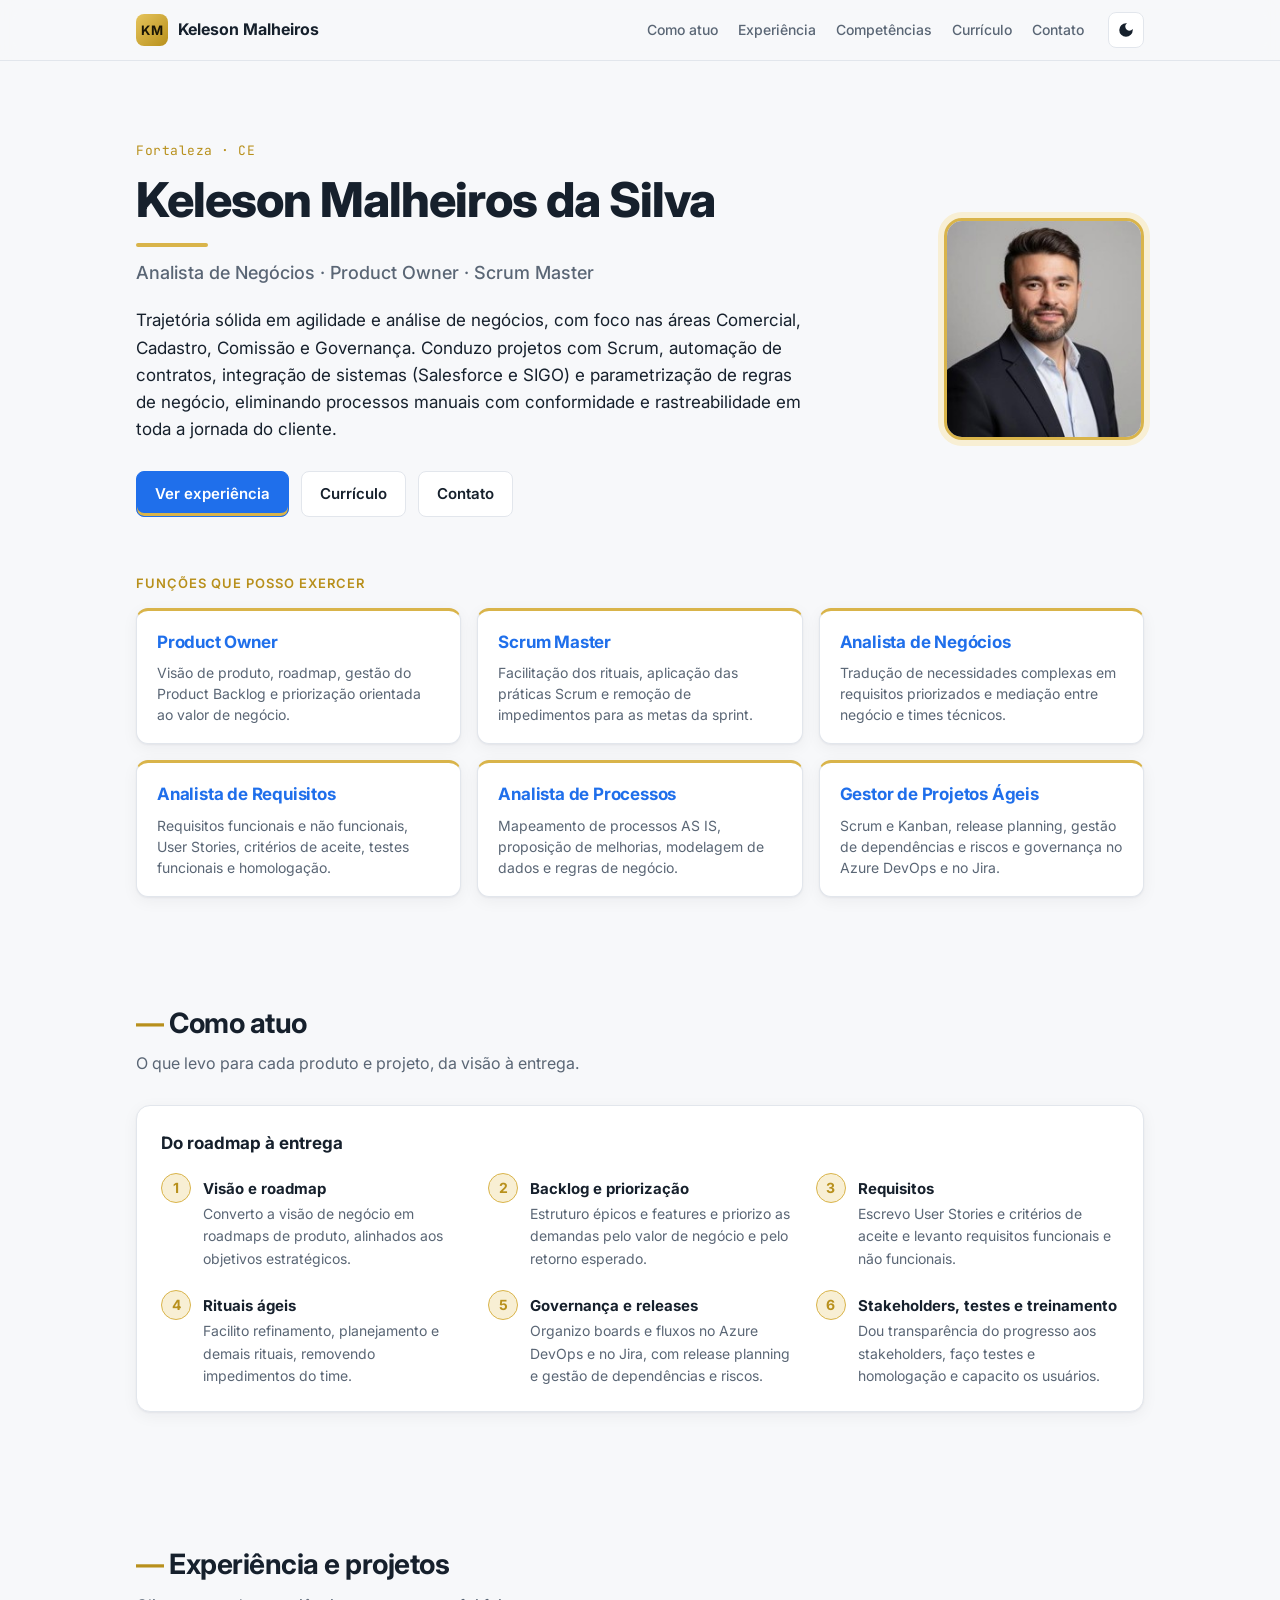
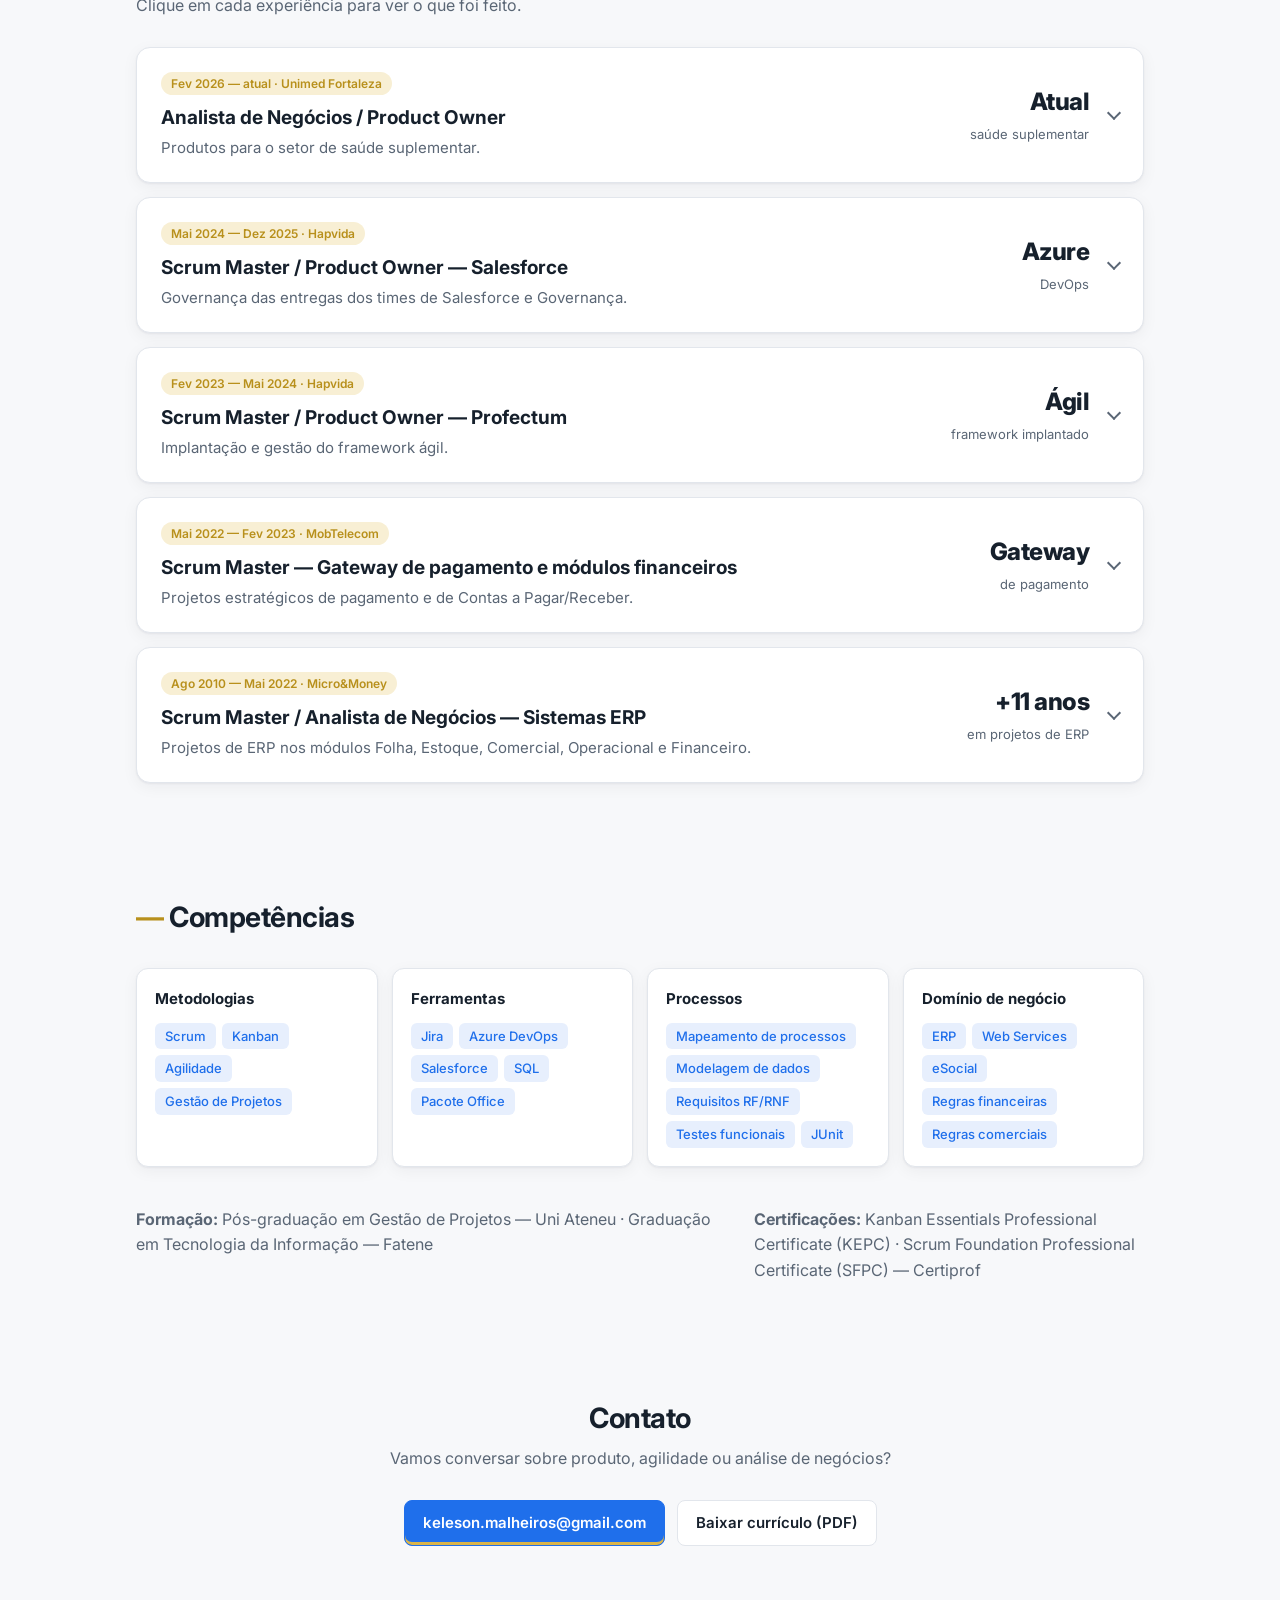
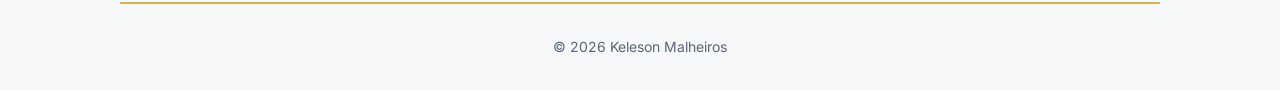
==== index.html @ b8075e21 "feat: portfólio de Keleson Malheiros com currículo e detalhes dourados Mesmo modelo do portfólio de " ====
<!doctype html>
<html lang="pt-BR">
<head>
<meta charset="utf-8">
<meta name="viewport" content="width=device-width, initial-scale=1">
<title>Keleson Malheiros — Portfólio</title>
<meta name="description" content="Portfólio de Keleson Malheiros da Silva: Analista de Negócios, Product Owner e Scrum Master.">
<link rel="preconnect" href="https://fonts.googleapis.com">
<link rel="preconnect" href="https://fonts.gstatic.com" crossorigin>
<link href="https://fonts.googleapis.com/css2?family=Inter:wght@400;500;600;700;800&family=JetBrains+Mono:wght@500&display=swap" rel="stylesheet">
<link rel="stylesheet" href="styles.css?v=1">
</head>
<body>

<header class="topbar">
  <div class="wrap topbar-inner">
    <a href="#inicio" class="brand"><span class="brand-mark">KM</span> Keleson Malheiros</a>
    <nav class="nav">
      <a href="#atuacao">Como atuo</a>
      <a href="#experiencia">Experiência</a>
      <a href="#competencias">Competências</a>
      <a href="curriculo.html">Currículo</a>
      <a href="#contato">Contato</a>
    </nav>
    <button class="theme-toggle" id="themeToggle" aria-label="Alternar tema claro/escuro">
      <svg viewBox="0 0 24 24" width="18" height="18" aria-hidden="true"><path fill="currentColor" d="M12 3a9 9 0 1 0 9 9c0-.46-.04-.92-.1-1.36a5.39 5.39 0 0 1-4.4 2.26 5.4 5.4 0 0 1-3.14-9.8c-.44-.06-.9-.1-1.36-.1Z"/></svg>
    </button>
  </div>
</header>

<main id="inicio">

  <section class="hero wrap">
    <div class="hero-grid">
      <div>
        <p class="eyebrow">Fortaleza · CE</p>
        <h1>Keleson Malheiros da Silva</h1>
        <p class="role">Analista de Negócios · Product Owner · Scrum Master</p>
        <p class="lead">
          Trajetória sólida em agilidade e análise de negócios, com foco nas áreas Comercial,
          Cadastro, Comissão e Governança. Conduzo projetos com Scrum, automação de contratos,
          integração de sistemas (Salesforce e SIGO) e parametrização de regras de negócio,
          eliminando processos manuais com conformidade e rastreabilidade em toda a jornada do cliente.
        </p>
        <div class="hero-actions">
          <a class="btn btn-primary" href="#experiencia">Ver experiência</a>
          <a class="btn" href="curriculo.html">Currículo</a>
          <a class="btn" href="#contato">Contato</a>
        </div>
      </div>
      <img class="hero-photo" src="foto.jpg" alt="Foto de Keleson Malheiros da Silva" width="214" height="238">
    </div>

    <p class="roles-label">Funções que posso exercer</p>
    <ul class="roles">
      <li>
        <h3>Product Owner</h3>
        <p>Visão de produto, roadmap, gestão do Product Backlog e priorização orientada ao valor de negócio.</p>
      </li>
      <li>
        <h3>Scrum Master</h3>
        <p>Facilitação dos rituais, aplicação das práticas Scrum e remoção de impedimentos para as metas da sprint.</p>
      </li>
      <li>
        <h3>Analista de Negócios</h3>
        <p>Tradução de necessidades complexas em requisitos priorizados e mediação entre negócio e times técnicos.</p>
      </li>
      <li>
        <h3>Analista de Requisitos</h3>
        <p>Requisitos funcionais e não funcionais, User Stories, critérios de aceite, testes funcionais e homologação.</p>
      </li>
      <li>
        <h3>Analista de Processos</h3>
        <p>Mapeamento de processos AS IS, proposição de melhorias, modelagem de dados e regras de negócio.</p>
      </li>
      <li>
        <h3>Gestor de Projetos Ágeis</h3>
        <p>Scrum e Kanban, release planning, gestão de dependências e riscos e governança no Azure DevOps e no Jira.</p>
      </li>
    </ul>
  </section>

  <section id="atuacao" class="section wrap">
    <div class="section-head">
      <h2>Como atuo</h2>
      <p>O que levo para cada produto e projeto, da visão à entrega.</p>
    </div>
    <div class="po-role">
      <h3>Do roadmap à entrega</h3>
      <ol class="po-steps">
        <li>
          <span class="po-num">1</span>
          <h4>Visão e roadmap</h4>
          <p>Converto a visão de negócio em roadmaps de produto, alinhados aos objetivos estratégicos.</p>
        </li>
        <li>
          <span class="po-num">2</span>
          <h4>Backlog e priorização</h4>
          <p>Estruturo épicos e features e priorizo as demandas pelo valor de negócio e pelo retorno esperado.</p>
        </li>
        <li>
          <span class="po-num">3</span>
          <h4>Requisitos</h4>
          <p>Escrevo User Stories e critérios de aceite e levanto requisitos funcionais e não funcionais.</p>
        </li>
        <li>
          <span class="po-num">4</span>
          <h4>Rituais ágeis</h4>
          <p>Facilito refinamento, planejamento e demais rituais, removendo impedimentos do time.</p>
        </li>
        <li>
          <span class="po-num">5</span>
          <h4>Governança e releases</h4>
          <p>Organizo boards e fluxos no Azure DevOps e no Jira, com release planning e gestão de dependências e riscos.</p>
        </li>
        <li>
          <span class="po-num">6</span>
          <h4>Stakeholders, testes e treinamento</h4>
          <p>Dou transparência do progresso aos stakeholders, faço testes e homologação e capacito os usuários.</p>
        </li>
      </ol>
    </div>
  </section>

  <section id="experiencia" class="section wrap">
    <div class="section-head">
      <h2>Experiência e projetos</h2>
      <p>Clique em cada experiência para ver o que foi feito.</p>
    </div>

    <div class="projects">

      <article class="project">
        <button class="project-head" aria-expanded="false">
          <div class="project-title">
            <span class="tag tag-po">Fev 2026 — atual · Unimed Fortaleza</span>
            <h3>Analista de Negócios / Product Owner</h3>
            <p>Produtos para o setor de saúde suplementar.</p>
          </div>
          <div class="project-metric"><strong>Atual</strong><span>saúde suplementar</span></div>
          <span class="chev" aria-hidden="true"></span>
        </button>
        <div class="project-body">
          <div class="cols">
            <div>
              <h4>Atuação</h4>
              <ul>
                <li>Refinamento de requisitos complexos, convertendo visões de negócio em roadmaps de produtos de alto impacto.</li>
                <li>Gestão do Product Backlog, priorizando demandas pelo valor de negócio e pelos objetivos estratégicos da cooperativa.</li>
                <li>User Stories e critérios de aceite, alinhando a expectativa dos stakeholders à entrega técnica.</li>
                <li>Facilitação dos rituais de refinamento e planejamento com os times de desenvolvimento.</li>
                <li>Mapeamento de processos AS IS e proposição de melhorias no fluxo operacional.</li>
              </ul>
            </div>
            <div>
              <h4>Práticas</h4>
              <ul class="stack"><li>Product Backlog</li><li>Roadmap</li><li>User Stories</li><li>Refinamento</li><li>Mapeamento AS IS</li></ul>
            </div>
          </div>
        </div>
      </article>

      <article class="project">
        <button class="project-head" aria-expanded="false">
          <div class="project-title">
            <span class="tag tag-po">Mai 2024 — Dez 2025 · Hapvida</span>
            <h3>Scrum Master / Product Owner — Salesforce</h3>
            <p>Governança das entregas dos times de Salesforce e Governança.</p>
          </div>
          <div class="project-metric"><strong>Azure</strong><span>DevOps</span></div>
          <span class="chev" aria-hidden="true"></span>
        </button>
        <div class="project-body">
          <div class="cols">
            <div>
              <h4>Atuação</h4>
              <ul>
                <li>Definição da visão de produto, roadmaps estratégicos e priorização do backlog orientada ao valor de negócio.</li>
                <li>Governança no Azure DevOps: estruturação de boards, gestão hierárquica de épicos e features e automação de fluxos de trabalho, com rastreabilidade de ponta a ponta.</li>
                <li>Release planning e gestão de riscos: orquestração de ciclos de entrega e de dependências entre os times de Salesforce e Governança.</li>
                <li>Mediação entre áreas de negócio e times técnicos, com transparência sobre o progresso do produto.</li>
              </ul>
            </div>
            <div>
              <h4>Práticas</h4>
              <ul class="stack"><li>Azure DevOps</li><li>Salesforce</li><li>Release planning</li><li>Gestão de riscos</li><li>Stakeholders</li></ul>
            </div>
          </div>
        </div>
      </article>

      <article class="project">
        <button class="project-head" aria-expanded="false">
          <div class="project-title">
            <span class="tag tag-po">Fev 2023 — Mai 2024 · Hapvida</span>
            <h3>Scrum Master / Product Owner — Profectum</h3>
            <p>Implantação e gestão do framework ágil.</p>
          </div>
          <div class="project-metric"><strong>Ágil</strong><span>framework implantado</span></div>
          <span class="chev" aria-hidden="true"></span>
        </button>
        <div class="project-body">
          <div class="cols">
            <div>
              <h4>Atuação</h4>
              <ul>
                <li>Implantação e gestão do framework ágil, com o Azure DevOps como plataforma central de governança e visibilidade dos projetos.</li>
                <li>Priorização e estruturação do backlog no Azure DevOps, sincronizando o desenvolvimento com o retorno esperado e a estratégia da empresa.</li>
                <li>Facilitação dos rituais de governança e mediação entre stakeholders e equipe técnica.</li>
              </ul>
            </div>
            <div>
              <h4>Práticas</h4>
              <ul class="stack"><li>Scrum</li><li>Azure DevOps</li><li>Backlog</li><li>Governança</li></ul>
            </div>
          </div>
        </div>
      </article>

      <article class="project">
        <button class="project-head" aria-expanded="false">
          <div class="project-title">
            <span class="tag tag-po">Mai 2022 — Fev 2023 · MobTelecom</span>
            <h3>Scrum Master — Gateway de pagamento e módulos financeiros</h3>
            <p>Projetos estratégicos de pagamento e de Contas a Pagar/Receber.</p>
          </div>
          <div class="project-metric"><strong>Gateway</strong><span>de pagamento</span></div>
          <span class="chev" aria-hidden="true"></span>
        </button>
        <div class="project-body">
          <div class="cols">
            <div>
              <h4>Atuação</h4>
              <ul>
                <li>Liderança de projetos estratégicos: gateway de pagamento e melhorias nos módulos financeiros (Contas a Pagar e a Receber).</li>
                <li>Aplicação das práticas e valores do Scrum, removendo obstáculos para as metas da sprint.</li>
                <li>Documentação técnica, manuais de treinamento e gestão de tarefas no Jira.</li>
                <li>Testes funcionais e homologação dos softwares.</li>
              </ul>
            </div>
            <div>
              <h4>Práticas</h4>
              <ul class="stack"><li>Scrum</li><li>Jira</li><li>Testes funcionais</li><li>Homologação</li><li>Documentação</li></ul>
            </div>
          </div>
        </div>
      </article>

      <article class="project">
        <button class="project-head" aria-expanded="false">
          <div class="project-title">
            <span class="tag tag-po">Ago 2010 — Mai 2022 · Micro&amp;Money</span>
            <h3>Scrum Master / Analista de Negócios — Sistemas ERP</h3>
            <p>Projetos de ERP nos módulos Folha, Estoque, Comercial, Operacional e Financeiro.</p>
          </div>
          <div class="project-metric"><strong>+11 anos</strong><span>em projetos de ERP</span></div>
          <span class="chev" aria-hidden="true"></span>
        </button>
        <div class="project-body">
          <div class="cols">
            <div>
              <h4>Atuação</h4>
              <ul>
                <li>Gerenciamento integral de projetos de sistemas ERP.</li>
                <li>Levantamento de requisitos funcionais e não funcionais, mapeamento de processos e modelagem de dados.</li>
                <li>Manutenção de bancos de dados em Visual FoxPro e suporte de lógica de programação.</li>
                <li>Treinamento e capacitação de usuários finais e elaboração de materiais instrutivos.</li>
              </ul>
            </div>
            <div>
              <h4>Módulos</h4>
              <ul class="stack"><li>Folha</li><li>Estoque</li><li>Comercial</li><li>Operacional</li><li>Financeiro</li></ul>
              <h4>Práticas</h4>
              <ul class="stack"><li>Requisitos RF/RNF</li><li>Modelagem de dados</li><li>Visual FoxPro</li><li>Treinamento</li></ul>
            </div>
          </div>
        </div>
      </article>

    </div>
  </section>

  <section id="competencias" class="section wrap">
    <div class="section-head"><h2>Competências</h2></div>
    <div class="skills">
      <div class="skill-card">
        <h3>Metodologias</h3>
        <ul class="stack"><li>Scrum</li><li>Kanban</li><li>Agilidade</li><li>Gestão de Projetos</li></ul>
      </div>
      <div class="skill-card">
        <h3>Ferramentas</h3>
        <ul class="stack"><li>Jira</li><li>Azure DevOps</li><li>Salesforce</li><li>SQL</li><li>Pacote Office</li></ul>
      </div>
      <div class="skill-card">
        <h3>Processos</h3>
        <ul class="stack"><li>Mapeamento de processos</li><li>Modelagem de dados</li><li>Requisitos RF/RNF</li><li>Testes funcionais</li><li>JUnit</li></ul>
      </div>
      <div class="skill-card">
        <h3>Domínio de negócio</h3>
        <ul class="stack"><li>ERP</li><li>Web Services</li><li>eSocial</li><li>Regras financeiras</li><li>Regras comerciais</li></ul>
      </div>
    </div>
    <div class="cols edu-cols">
      <p class="edu"><b>Formação:</b> Pós-graduação em Gestão de Projetos — Uni Ateneu · Graduação em Tecnologia da Informação — Fatene</p>
      <p class="edu"><b>Certificações:</b> Kanban Essentials Professional Certificate (KEPC) · Scrum Foundation Professional Certificate (SFPC) — Certiprof</p>
    </div>
  </section>

  <section id="contato" class="section wrap contact">
    <h2>Contato</h2>
    <p>Vamos conversar sobre produto, agilidade ou análise de negócios?</p>
    <div class="hero-actions">
      <a class="btn btn-primary" href="mailto:keleson.malheiros@gmail.com">keleson.malheiros@gmail.com</a>
      <a class="btn" href="curriculo.pdf" download>Baixar currículo (PDF)</a>
    </div>
  </section>

</main>

<footer class="footer wrap">
  <p>© <span id="ano"></span> Keleson Malheiros</p>
</footer>

<script src="script.js?v=1"></script>
</body>
</html>
---- styles.css ----
:root {
  --bg: #f7f8fa;
  --surface: #ffffff;
  --text: #16202c;
  --muted: #5a6675;
  --line: #e2e6ec;
  --accent: #1f6feb;
  --accent-soft: #e7effd;
  --ok: #1a7f4b;
  --ok-soft: #e3f4ea;
  --warn: #9a5b00;
  --warn-soft: #fbefd9;
  --shadow: 0 1px 2px rgba(16, 24, 40, .05), 0 4px 16px rgba(16, 24, 40, .05);
}

@media (prefers-color-scheme: dark) {
  :root:not([data-theme="light"]) {
    --bg: #0e1116;
    --surface: #161b22;
    --text: #e6edf3;
    --muted: #9aa6b4;
    --line: #2a313c;
    --accent: #5b9bff;
    --accent-soft: #16243b;
    --ok: #4cc38a;
    --ok-soft: #12291e;
    --warn: #e3a64a;
    --warn-soft: #2d2213;
    --shadow: none;
  }
}

:root[data-theme="dark"] {
  --bg: #0e1116;
  --surface: #161b22;
  --text: #e6edf3;
  --muted: #9aa6b4;
  --line: #2a313c;
  --accent: #5b9bff;
  --accent-soft: #16243b;
  --ok: #4cc38a;
  --ok-soft: #12291e;
  --warn: #e3a64a;
  --warn-soft: #2d2213;
  --shadow: none;
}

* { box-sizing: border-box; margin: 0; padding: 0; }

html { scroll-behavior: smooth; scroll-padding-top: 72px; }

body {
  font-family: "Inter", system-ui, -apple-system, "Segoe UI", sans-serif;
  background: var(--bg);
  color: var(--text);
  line-height: 1.6;
  -webkit-font-smoothing: antialiased;
}

a { color: var(--accent); text-decoration: none; }

.wrap { max-width: 1040px; margin: 0 auto; padding: 0 16px; }

/* Topo */
.topbar {
  position: sticky; top: 0; z-index: 10;
  background: color-mix(in srgb, var(--bg) 85%, transparent);
  backdrop-filter: blur(10px);
  border-bottom: 1px solid var(--line);
}
.topbar-inner { display: flex; align-items: center; gap: 24px; height: 60px; }
.brand { display: flex; align-items: center; gap: 10px; font-weight: 700; color: var(--text); }
.brand-mark {
  display: grid; place-items: center; width: 32px; height: 32px; border-radius: 8px;
  background: var(--accent); color: #fff; font-size: 13px; letter-spacing: .5px;
}
.nav { display: flex; gap: 20px; margin-left: auto; }
.nav a { color: var(--muted); font-size: 14px; font-weight: 500; }
.nav a:hover { color: var(--text); }
.theme-toggle {
  display: grid; place-items: center; width: 36px; height: 36px;
  border: 1px solid var(--line); border-radius: 8px; background: var(--surface);
  color: var(--text); cursor: pointer;
}

/* Hero */
.hero { padding: 80px 16px 48px; }
.eyebrow {
  font-family: "JetBrains Mono", monospace; font-size: 13px; color: var(--accent);
  letter-spacing: .5px; margin-bottom: 12px;
}
.hero h1 { font-size: clamp(30px, 5vw, 48px); line-height: 1.1; letter-spacing: -1px; font-weight: 800; }
.role { margin-top: 12px; font-size: 18px; color: var(--muted); font-weight: 500; }
.lead { margin-top: 20px; max-width: 680px; font-size: 17px; }
.hero-actions { display: flex; flex-wrap: wrap; gap: 12px; margin-top: 28px; }

.btn {
  display: inline-flex; align-items: center; padding: 10px 18px; border-radius: 8px;
  border: 1px solid var(--line); background: var(--surface); color: var(--text);
  font-weight: 600; font-size: 15px;
}
.btn:hover { border-color: var(--accent); }
.btn-primary { background: var(--accent); border-color: var(--accent); color: #fff; }
.btn-primary:hover { filter: brightness(1.08); }

.roles-label {
  margin-top: 56px; margin-bottom: 14px; font-size: 13px; font-weight: 600;
  text-transform: uppercase; letter-spacing: 1px; color: var(--muted);
}
.roles { list-style: none; display: grid; grid-template-columns: repeat(3, 1fr); gap: 16px; }
.roles li {
  background: var(--surface); border: 1px solid var(--line); border-radius: 12px;
  padding: 18px 20px; box-shadow: var(--shadow); border-top: 3px solid var(--accent);
}
.roles h3 { font-size: 17px; color: var(--accent); letter-spacing: -.2px; }
.roles p { font-size: 14px; color: var(--muted); margin-top: 6px; line-height: 1.5; }

/* Seções */
.section { padding: 56px 16px; }
.section-head { margin-bottom: 28px; }
.section-head h2, .contact h2 { font-size: 28px; letter-spacing: -.5px; }
.section-head p { color: var(--muted); margin-top: 6px; max-width: 680px; }

/* Projetos */
.projects { display: grid; gap: 14px; }
.project {
  background: var(--surface); border: 1px solid var(--line); border-radius: 14px;
  box-shadow: var(--shadow); overflow: hidden;
}
.project-head {
  width: 100%; display: flex; align-items: center; gap: 20px; padding: 22px 24px;
  background: none; border: 0; text-align: left; color: inherit; font: inherit; cursor: pointer;
}
.project-head:hover h3 { color: var(--accent); }
.project-title { flex: 1; min-width: 0; }
.project-title h3 { font-size: 19px; margin-top: 8px; transition: color .15s; }
.project-title p { color: var(--muted); font-size: 15px; margin-top: 2px; }
.project-metric { text-align: right; flex-shrink: 0; }
.project-metric strong { display: block; font-size: 24px; font-weight: 800; letter-spacing: -.5px; }
.project-metric span { font-size: 13px; color: var(--muted); }
.chev {
  width: 10px; height: 10px; flex-shrink: 0;
  border-right: 2px solid var(--muted); border-bottom: 2px solid var(--muted);
  transform: rotate(45deg); transition: transform .2s; margin-top: -4px;
}
.project.open .chev { transform: rotate(-135deg); margin-top: 4px; }

.tag {
  display: inline-block; font-size: 12px; font-weight: 600; padding: 2px 10px; border-radius: 999px;
}
.tag-prod { background: var(--ok-soft); color: var(--ok); }
.tag-dev { background: var(--warn-soft); color: var(--warn); }
.tag-po { background: var(--accent-soft); color: var(--accent); }

.project-body { display: none; padding: 0 24px 24px; border-top: 1px solid var(--line); }
.project.open .project-body { display: block; }
.cols { display: grid; grid-template-columns: 1.5fr 1fr; gap: 32px; padding-top: 20px; }
.project-body h4 {
  font-size: 12px; text-transform: uppercase; letter-spacing: 1px; color: var(--muted);
  margin: 18px 0 8px;
}
.project-body h4:first-child { margin-top: 0; }
.project-body p, .project-body li { font-size: 15px; }
.project-body ul:not(.stack) { padding-left: 18px; display: grid; gap: 4px; }
.results li::marker { color: var(--ok); }

.stack { list-style: none; display: flex; flex-wrap: wrap; gap: 6px; }
.stack li {
  font-size: 13px; padding: 3px 10px; border-radius: 6px;
  background: var(--accent-soft); color: var(--accent); font-weight: 500;
}

/* Como atuo como PO */
.po-role {
  background: var(--surface); border: 1px solid var(--line); border-radius: 14px;
  box-shadow: var(--shadow); padding: 24px; margin-bottom: 18px;
}
.po-role > h3 { font-size: 17px; margin-bottom: 16px; }
.po-steps { list-style: none; display: grid; grid-template-columns: repeat(3, 1fr); gap: 20px 24px; }
.po-steps li { position: relative; padding-left: 42px; }
.po-num {
  position: absolute; left: 0; top: 0; width: 30px; height: 30px; border-radius: 50%;
  display: grid; place-items: center; font-size: 14px; font-weight: 700;
  background: var(--accent-soft); color: var(--accent);
}
.po-steps h4 { font-size: 15px; margin-top: 4px; }
.po-steps p { font-size: 14px; color: var(--muted); margin-top: 2px; }

@media (max-width: 860px) { .po-steps { grid-template-columns: repeat(2, 1fr); } }
@media (max-width: 600px) { .po-steps { grid-template-columns: 1fr; } .po-role { padding: 18px 16px; } }

/* Experiência */
.timeline { list-style: none; border-left: 2px solid var(--line); margin-left: 6px; }
.timeline li { position: relative; padding: 0 0 28px 28px; }
.timeline li::before {
  content: ""; position: absolute; left: -7px; top: 6px; width: 12px; height: 12px;
  border-radius: 50%; background: var(--surface); border: 2px solid var(--accent);
}
.when { font-family: "JetBrains Mono", monospace; font-size: 13px; color: var(--accent); }
.timeline h3 { font-size: 17px; margin-top: 2px; }
.where { color: var(--muted); font-weight: 500; font-size: 15px; }
.timeline p:last-child { margin-top: 4px; font-size: 15px; }

/* Competências */
.skills { display: grid; grid-template-columns: repeat(4, 1fr); gap: 14px; }
.skill-card {
  background: var(--surface); border: 1px solid var(--line); border-radius: 12px;
  padding: 18px; box-shadow: var(--shadow);
}
.skill-card h3 { font-size: 15px; margin-bottom: 12px; }
.edu { margin-top: 20px; color: var(--muted); }

/* Contato */
.contact { text-align: center; }
.contact p { color: var(--muted); margin-top: 6px; }
.contact .hero-actions { justify-content: center; }

.footer { padding: 32px 16px; border-top: 1px solid var(--line); color: var(--muted); font-size: 14px; text-align: center; }

/* Responsivo */
@media (max-width: 860px) {
  .roles, .skills { grid-template-columns: repeat(2, 1fr); }
  .cols { grid-template-columns: 1fr; gap: 8px; }
}
@media (max-width: 600px) {
  .nav { display: none; }
  .theme-toggle { margin-left: auto; }
  .hero { padding-top: 48px; }
  .roles, .skills { grid-template-columns: 1fr; }
  .project-head { padding: 18px 16px; gap: 12px; flex-wrap: wrap; }
  .project-title { flex-basis: 100%; }
  .project-metric { text-align: left; }
  .chev { margin-left: auto; }
  .project-body { padding: 0 16px 20px; }
}

/* ===== Detalhes em dourado (identidade do portfólio do Keleson) ===== */
:root { --gold: #b8901c; --gold-soft: #f8efd4; --gold-line: #d9b44a; }
@media (prefers-color-scheme: dark) {
  :root:not([data-theme="light"]) { --gold: #e3bc4f; --gold-soft: #2b2412; --gold-line: #c9a227; }
}
:root[data-theme="dark"] { --gold: #e3bc4f; --gold-soft: #2b2412; --gold-line: #c9a227; }

.brand-mark { background: linear-gradient(135deg, #e6c45c, #b8901c); color: #1b1606; }
.eyebrow { color: var(--gold); }
.hero h1::after {
  content: ""; display: block; width: 72px; height: 4px; border-radius: 2px;
  background: var(--gold-line); margin-top: 16px;
}
.btn-primary { box-shadow: inset 0 -3px 0 var(--gold-line); }
.roles li { border-top-color: var(--gold-line); }
.roles-label, .section-head h2::before { color: var(--gold); }
.section-head h2::before { content: "— "; }
.tag-po { background: var(--gold-soft); color: var(--gold); }
.po-num { background: var(--gold-soft); color: var(--gold); border: 1px solid var(--gold-line); }
.timeline { border-left-color: var(--gold-line); }
.timeline li::before { border-color: var(--gold-line); background: var(--gold-soft); }
.when { color: var(--gold); }
.results li::marker { color: var(--gold-line); }
.footer { border-top: 2px solid var(--gold-line); }

/* Topo com foto */
.hero-grid { display: grid; grid-template-columns: 1fr auto; gap: 40px; align-items: center; }
.hero-photo {
  width: 200px; height: 222px; object-fit: cover; border-radius: 18px;
  border: 3px solid var(--gold-line); box-shadow: 0 0 0 6px var(--gold-soft);
}
@media (max-width: 760px) {
  .hero-grid { grid-template-columns: 1fr; gap: 24px; }
  .hero-photo { order: -1; width: 128px; height: 142px; }
}
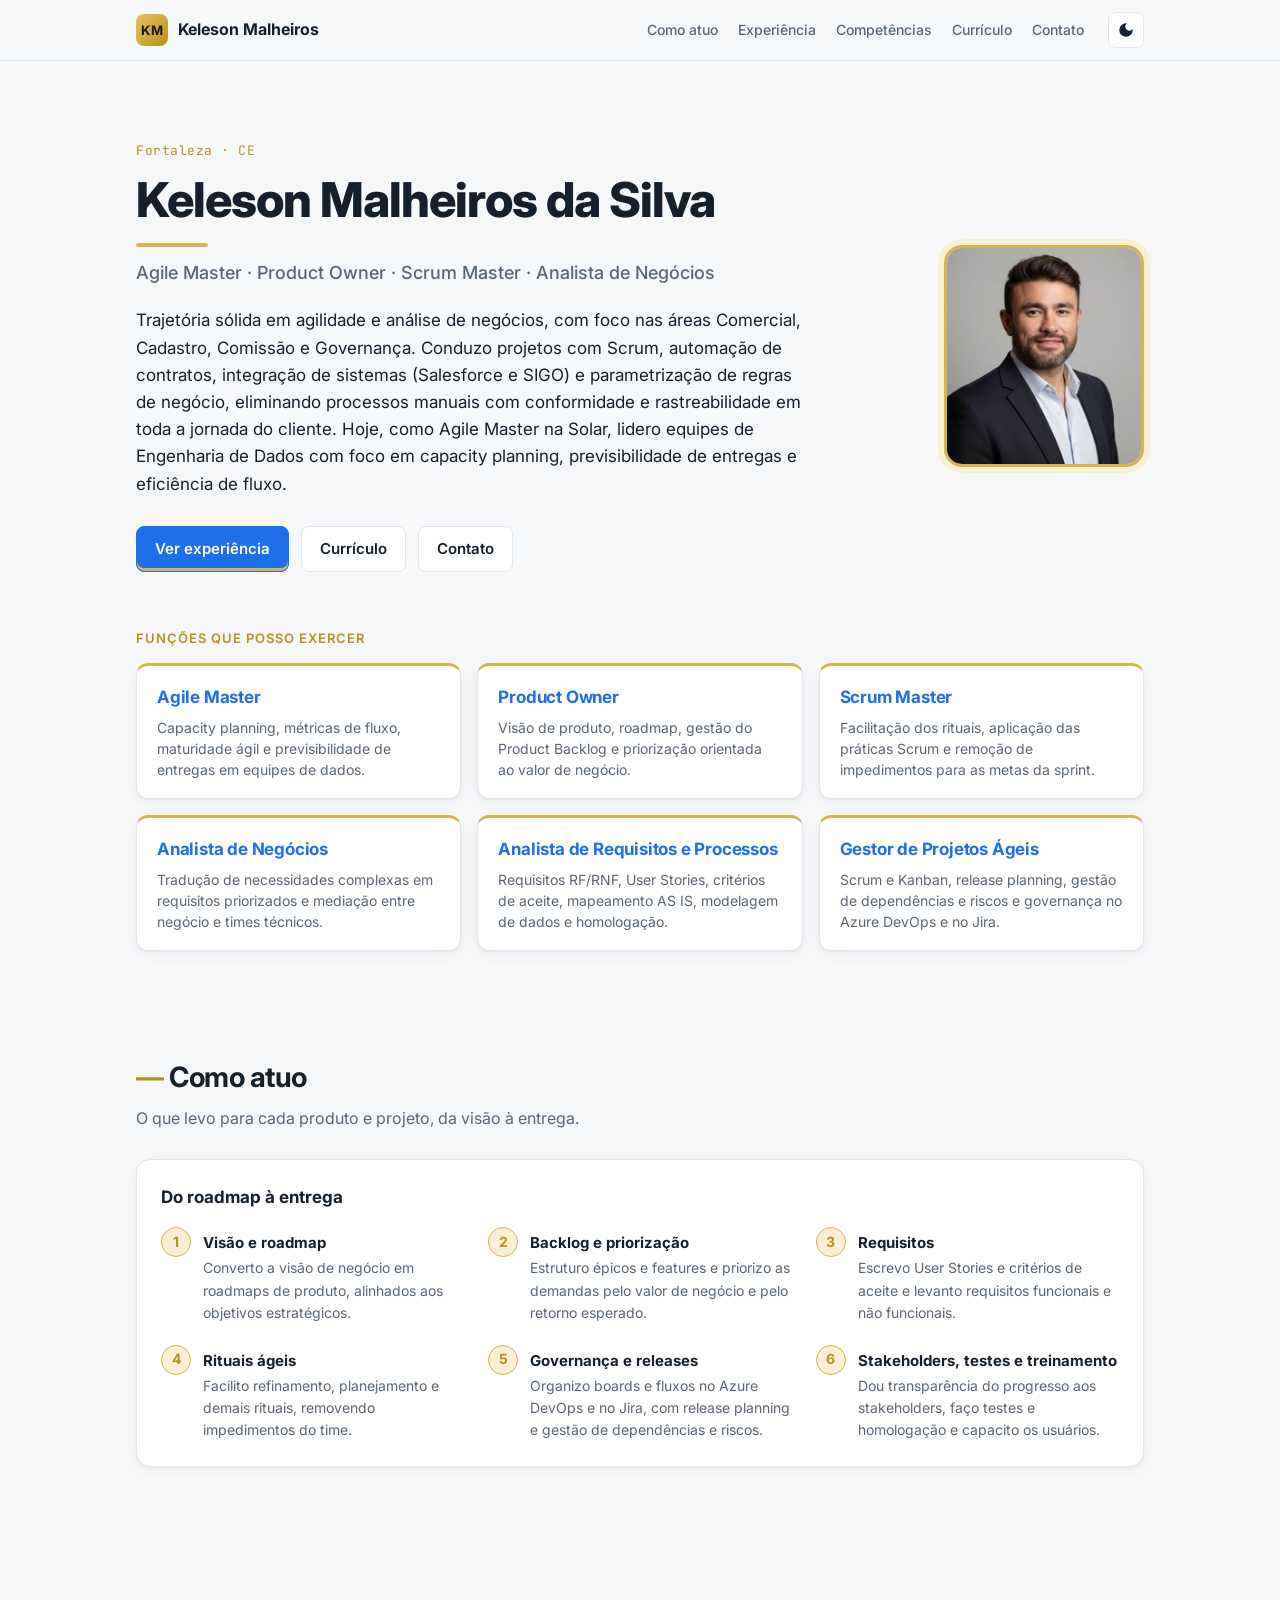
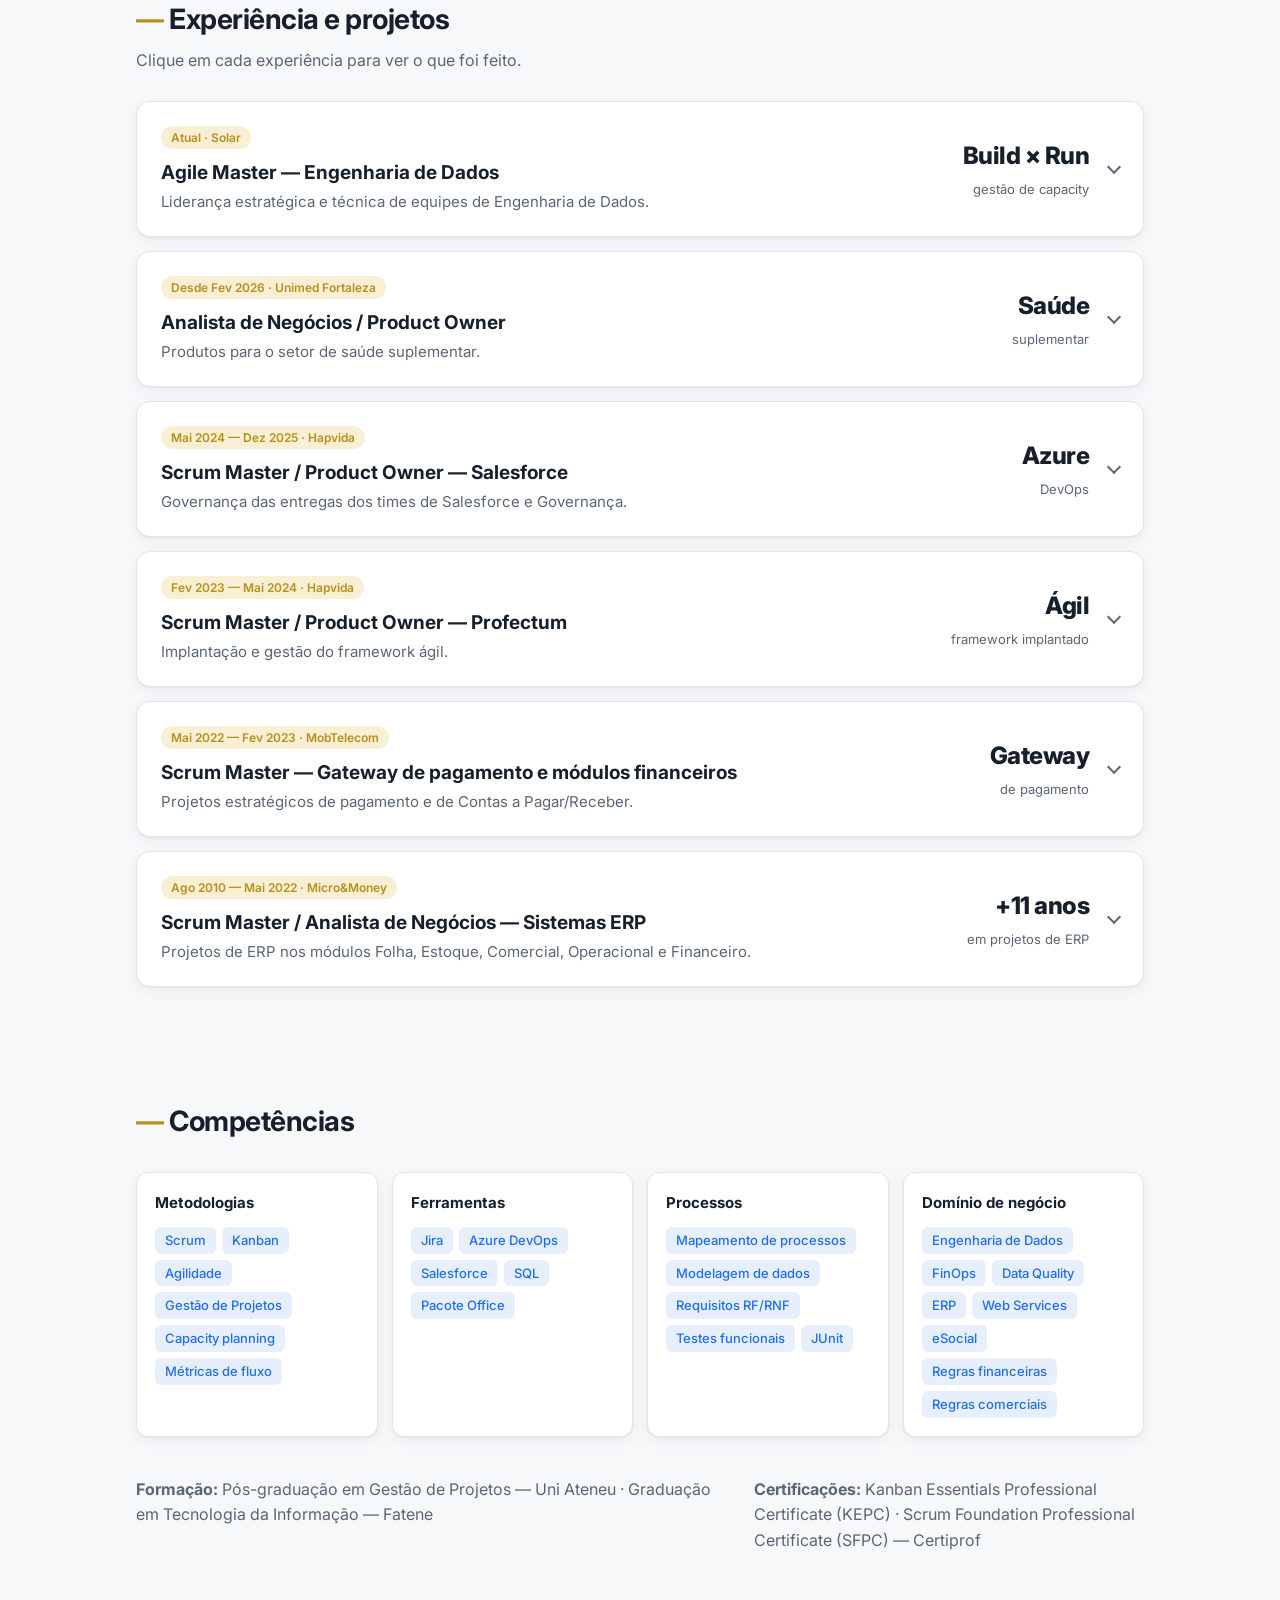
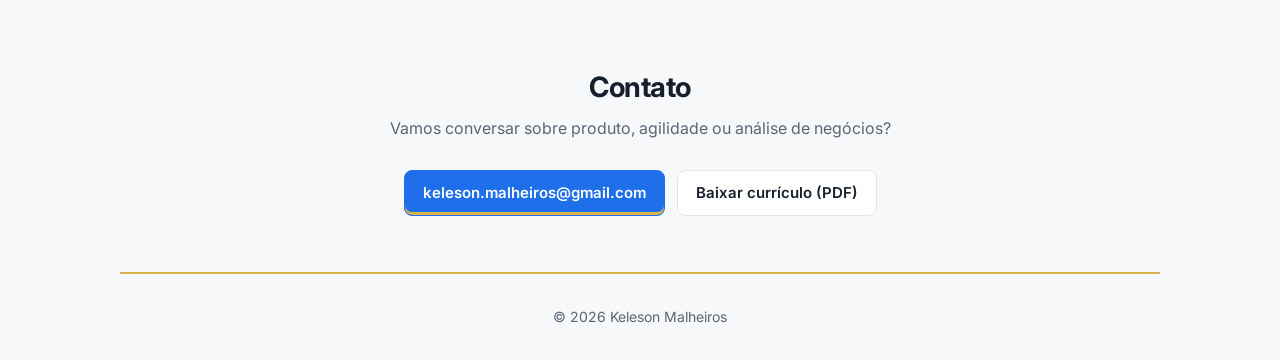
==== commit 2dc24826: "feat: experiência atual na Solar como Agile Master (Engenharia de Dados) Nova experiência no topo do" ====
--- a/index.html
+++ b/index.html
@@ -8,7 +8,7 @@
 <link rel="preconnect" href="https://fonts.googleapis.com">
 <link rel="preconnect" href="https://fonts.gstatic.com" crossorigin>
 <link href="https://fonts.googleapis.com/css2?family=Inter:wght@400;500;600;700;800&family=JetBrains+Mono:wght@500&display=swap" rel="stylesheet">
-<link rel="stylesheet" href="styles.css?v=1">
+<link rel="stylesheet" href="styles.css?v=2">
 </head>
 <body>
 
@@ -35,12 +35,14 @@
       <div>
         <p class="eyebrow">Fortaleza · CE</p>
         <h1>Keleson Malheiros da Silva</h1>
-        <p class="role">Analista de Negócios · Product Owner · Scrum Master</p>
+        <p class="role">Agile Master · Product Owner · Scrum Master · Analista de Negócios</p>
         <p class="lead">
           Trajetória sólida em agilidade e análise de negócios, com foco nas áreas Comercial,
           Cadastro, Comissão e Governança. Conduzo projetos com Scrum, automação de contratos,
           integração de sistemas (Salesforce e SIGO) e parametrização de regras de negócio,
           eliminando processos manuais com conformidade e rastreabilidade em toda a jornada do cliente.
+          Hoje, como Agile Master na Solar, lidero equipes de Engenharia de Dados com foco em capacity
+          planning, previsibilidade de entregas e eficiência de fluxo.
         </p>
         <div class="hero-actions">
           <a class="btn btn-primary" href="#experiencia">Ver experiência</a>
@@ -54,6 +56,10 @@
     <p class="roles-label">Funções que posso exercer</p>
     <ul class="roles">
       <li>
+        <h3>Agile Master</h3>
+        <p>Capacity planning, métricas de fluxo, maturidade ágil e previsibilidade de entregas em equipes de dados.</p>
+      </li>
+      <li>
         <h3>Product Owner</h3>
         <p>Visão de produto, roadmap, gestão do Product Backlog e priorização orientada ao valor de negócio.</p>
       </li>
@@ -66,12 +72,8 @@
         <p>Tradução de necessidades complexas em requisitos priorizados e mediação entre negócio e times técnicos.</p>
       </li>
       <li>
-        <h3>Analista de Requisitos</h3>
-        <p>Requisitos funcionais e não funcionais, User Stories, critérios de aceite, testes funcionais e homologação.</p>
-      </li>
-      <li>
-        <h3>Analista de Processos</h3>
-        <p>Mapeamento de processos AS IS, proposição de melhorias, modelagem de dados e regras de negócio.</p>
+        <h3>Analista de Requisitos e Processos</h3>
+        <p>Requisitos RF/RNF, User Stories, critérios de aceite, mapeamento AS IS, modelagem de dados e homologação.</p>
       </li>
       <li>
         <h3>Gestor de Projetos Ágeis</h3>
@@ -133,11 +135,45 @@
       <article class="project">
         <button class="project-head" aria-expanded="false">
           <div class="project-title">
-            <span class="tag tag-po">Fev 2026 — atual · Unimed Fortaleza</span>
+            <span class="tag tag-po">Atual · Solar</span>
+            <h3>Agile Master — Engenharia de Dados</h3>
+            <p>Liderança estratégica e técnica de equipes de Engenharia de Dados.</p>
+          </div>
+          <div class="project-metric"><strong>Build × Run</strong><span>gestão de capacity</span></div>
+          <span class="chev" aria-hidden="true"></span>
+        </button>
+        <div class="project-body">
+          <div class="cols">
+            <div>
+              <h4>Contexto</h4>
+              <p>Foco em capacity planning, previsibilidade de entregas, maturidade ágil e eficiência de fluxo, para escalar operações críticas equilibrando inovação e sustentabilidade do ambiente produtivo.</p>
+              <h4>Atuação</h4>
+              <ul>
+                <li><b>Capacity e fluxo (Build × Run):</b> planejamento e balanceamento da capacidade da equipe entre novos produtos de dados e a sustentação de pipelines críticos, com previsibilidade e eliminação de gargalos.</li>
+                <li><b>Ritos ágeis e impedimentos:</b> condução de dailies, plannings, reviews e retrospectivas; resolução rápida de bloqueios e dependências entre squads, com suporte técnico e mentoria aos engenheiros.</li>
+                <li><b>Eficiência, governança e FinOps:</b> priorização do backlog com Product Owners e negócio para reduzir context switching; negociação de prazos e reserva de capacidade para débitos técnicos, Data Quality, observabilidade e FinOps.</li>
+                <li><b>Métricas de fluxo:</b> acompanhamento de Throughput, Cycle Time, Lead Time, WIP e SLAs de incidentes para dimensionar demandas com base em dados e promover melhoria contínua.</li>
+                <li><b>Colaboração cross-functional:</b> articulação com Ciência de Dados, Analytics, Arquitetura e Infraestrutura para a evolução da plataforma de dados.</li>
+              </ul>
+            </div>
+            <div>
+              <h4>Métricas acompanhadas</h4>
+              <ul class="stack"><li>Throughput</li><li>Cycle Time</li><li>Lead Time</li><li>WIP</li><li>SLAs de incidentes</li></ul>
+              <h4>Práticas</h4>
+              <ul class="stack"><li>Capacity planning</li><li>Scrum</li><li>Kanban</li><li>FinOps</li><li>Data Quality</li><li>Observabilidade</li><li>Mentoria</li></ul>
+            </div>
+          </div>
+        </div>
+      </article>
+
+      <article class="project">
+        <button class="project-head" aria-expanded="false">
+          <div class="project-title">
+            <span class="tag tag-po">Desde Fev 2026 · Unimed Fortaleza</span>
             <h3>Analista de Negócios / Product Owner</h3>
             <p>Produtos para o setor de saúde suplementar.</p>
           </div>
-          <div class="project-metric"><strong>Atual</strong><span>saúde suplementar</span></div>
+          <div class="project-metric"><strong>Saúde</strong><span>suplementar</span></div>
           <span class="chev" aria-hidden="true"></span>
         </button>
         <div class="project-body">
@@ -285,7 +321,7 @@
     <div class="skills">
       <div class="skill-card">
         <h3>Metodologias</h3>
-        <ul class="stack"><li>Scrum</li><li>Kanban</li><li>Agilidade</li><li>Gestão de Projetos</li></ul>
+        <ul class="stack"><li>Scrum</li><li>Kanban</li><li>Agilidade</li><li>Gestão de Projetos</li><li>Capacity planning</li><li>Métricas de fluxo</li></ul>
       </div>
       <div class="skill-card">
         <h3>Ferramentas</h3>
@@ -297,7 +333,7 @@
       </div>
       <div class="skill-card">
         <h3>Domínio de negócio</h3>
-        <ul class="stack"><li>ERP</li><li>Web Services</li><li>eSocial</li><li>Regras financeiras</li><li>Regras comerciais</li></ul>
+        <ul class="stack"><li>Engenharia de Dados</li><li>FinOps</li><li>Data Quality</li><li>ERP</li><li>Web Services</li><li>eSocial</li><li>Regras financeiras</li><li>Regras comerciais</li></ul>
       </div>
     </div>
     <div class="cols edu-cols">
@@ -321,6 +357,6 @@
   <p>© <span id="ano"></span> Keleson Malheiros</p>
 </footer>
 
-<script src="script.js?v=1"></script>
+<script src="script.js?v=2"></script>
 </body>
 </html>
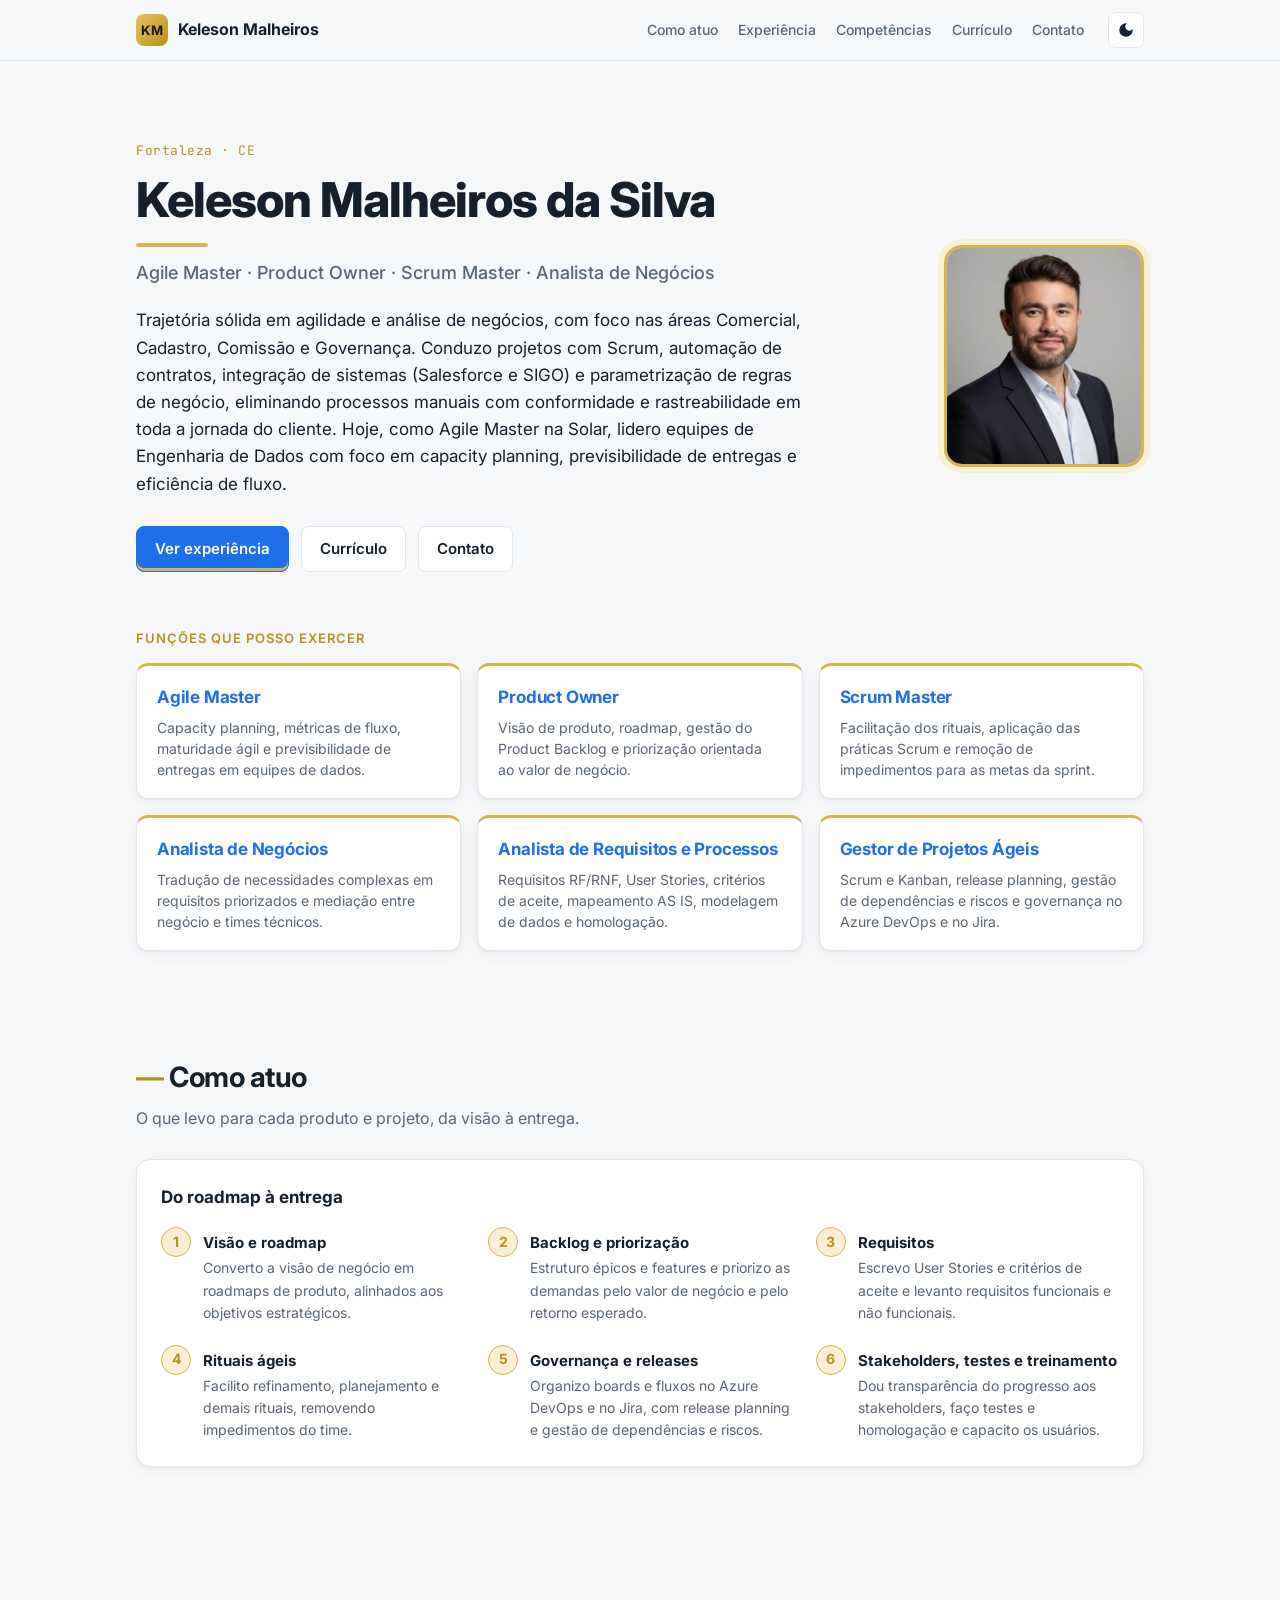
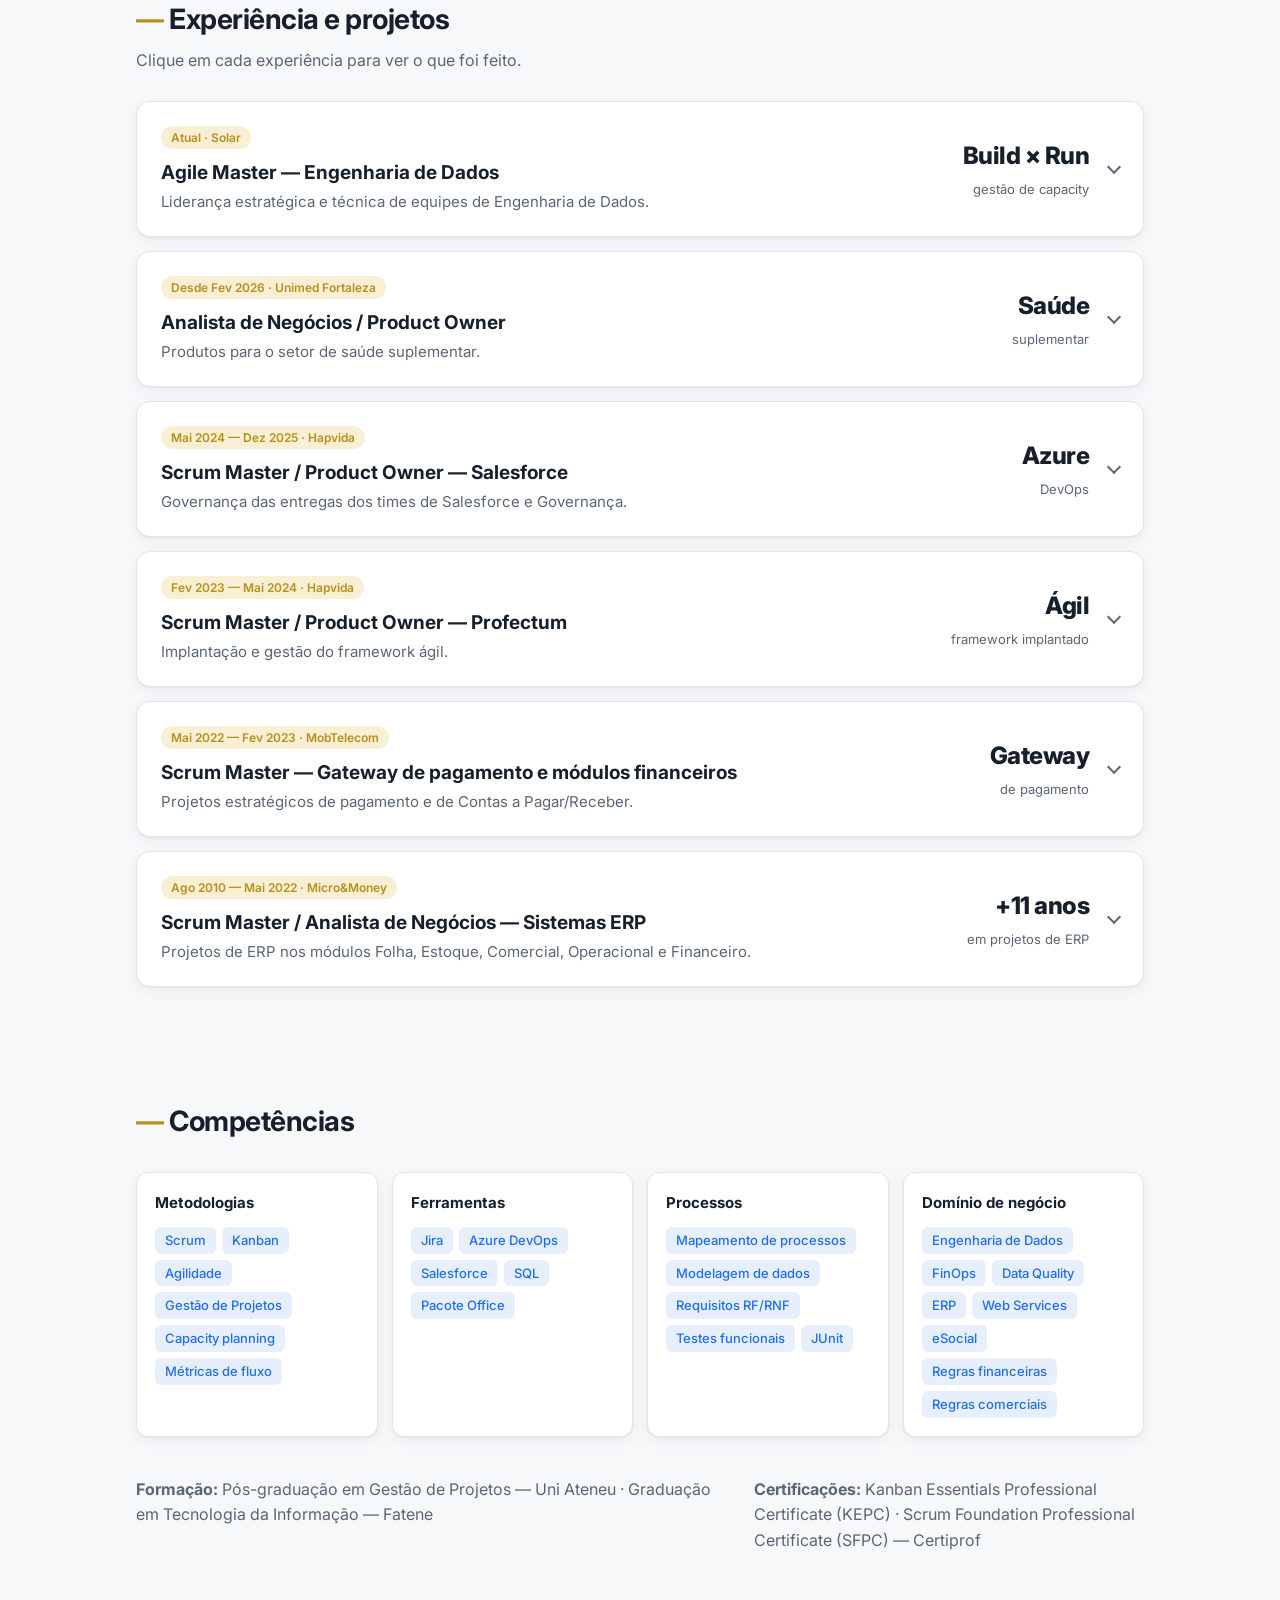
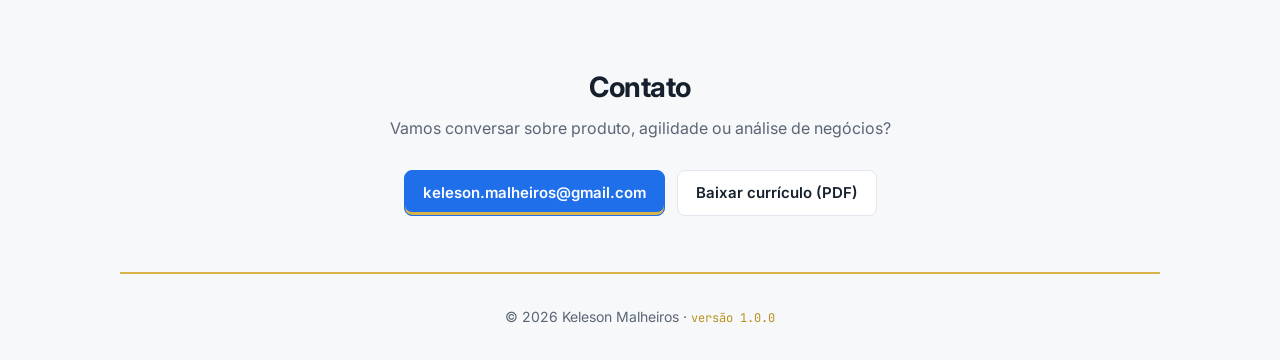
==== commit 4ddc405e: "feat: rodapé com © 2026 e versão 1.0.0 Co-Authored-By: Claude Opus 5.5 <noreply@anthropic.com>" ====
--- a/index.html
+++ b/index.html
@@ -8,7 +8,7 @@
 <link rel="preconnect" href="https://fonts.googleapis.com">
 <link rel="preconnect" href="https://fonts.gstatic.com" crossorigin>
 <link href="https://fonts.googleapis.com/css2?family=Inter:wght@400;500;600;700;800&family=JetBrains+Mono:wght@500&display=swap" rel="stylesheet">
-<link rel="stylesheet" href="styles.css?v=2">
+<link rel="stylesheet" href="styles.css?v=3">
 </head>
 <body>
 
@@ -354,9 +354,9 @@
 </main>
 
 <footer class="footer wrap">
-  <p>© <span id="ano"></span> Keleson Malheiros</p>
+  <p>© 2026 Keleson Malheiros · <span class="versao">versão 1.0.0</span></p>
 </footer>
 
-<script src="script.js?v=2"></script>
+<script src="script.js?v=3"></script>
 </body>
 </html>
--- a/styles.css
+++ b/styles.css
@@ -269,3 +269,4 @@
   .hero-grid { grid-template-columns: 1fr; gap: 24px; }
   .hero-photo { order: -1; width: 128px; height: 142px; }
 }
+.versao { font-family: "JetBrains Mono", monospace; font-size: 12px; color: var(--gold); }
